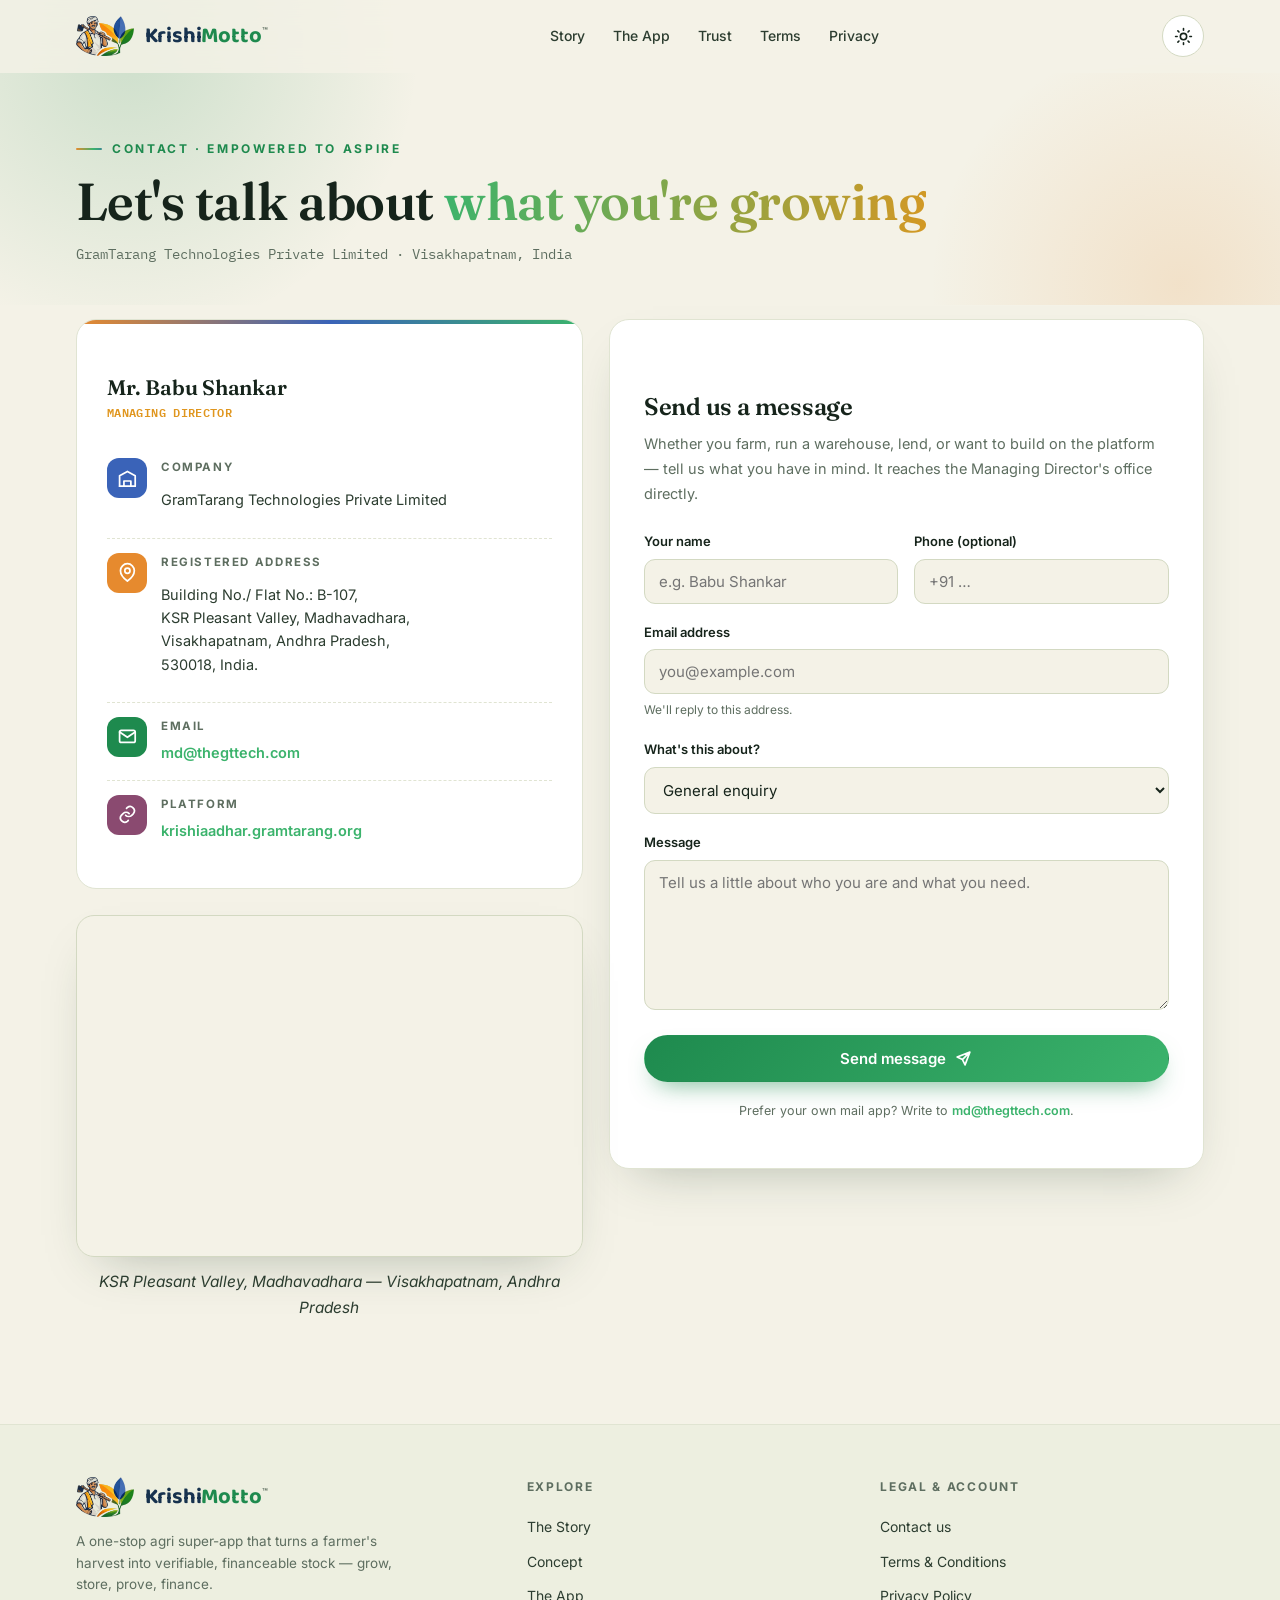
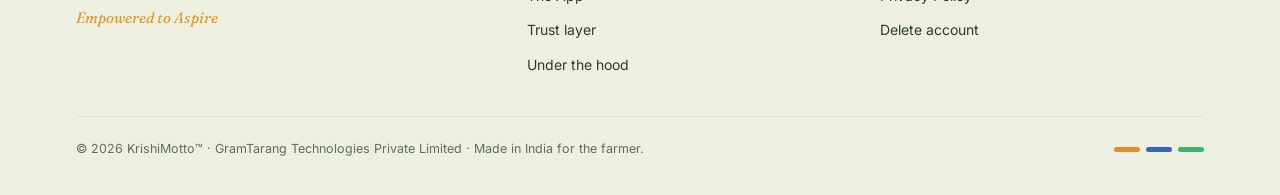
==== contact.html @ 833e790e "Add v2: story, contact, and UI polish Adds contact page with fully functional contact form (FormSubm" ====
<!DOCTYPE html>
<html lang="en" data-theme="night">
<head>
<meta charset="UTF-8" />
<meta name="viewport" content="width=device-width, initial-scale=1.0" />
<title>Contact Us — KrishiMotto™</title>
<meta name="description" content="Contact GramTarang Technologies Private Limited about KrishiMotto — partnerships, warehouses, lending, media and support." />
<link rel="icon" type="image/png" href="assets/img/favicon.png" />
<link rel="preconnect" href="https://fonts.googleapis.com">
<link rel="preconnect" href="https://fonts.gstatic.com" crossorigin>
<link href="https://fonts.googleapis.com/css2?family=Baloo+2:wght@600;700;800&family=Fraunces:opsz,wght@9..144,400;9..144,500;9..144,600;9..144,700&family=IBM+Plex+Mono:wght@400;500;600&family=Inter:wght@400;500;600;700&display=swap" rel="stylesheet">
<link rel="stylesheet" href="assets/css/style.css">
</head>
<body>
<div class="progress" id="progress"></div>

<header class="nav" id="nav">
  <div class="wrap navrow">
    <a class="brand" href="index.html" aria-label="KrishiMotto home">
      <img src="assets/img/logo-mark.png" alt="KrishiMotto" />
      <span class="wordmark"><span class="k">Krishi</span><span class="m">Motto</span><span class="tm">™</span></span>
    </a>
    <nav class="navlinks">
      <a href="index.html#story">Story</a>
      <a href="index.html#app">The App</a>
      <a href="index.html#trust">Trust</a>
      <a href="terms.html">Terms</a>
      <a href="privacy.html">Privacy</a>
    </nav>
    <div class="navtools">
      <button class="toggle" id="themeToggle" aria-label="Switch day / night mode" title="Switch day / night">
        <svg class="sun" viewBox="0 0 24 24" fill="none" stroke="currentColor" stroke-width="2" stroke-linecap="round"><circle cx="12" cy="12" r="4"/><path d="M12 2v2M12 20v2M4.9 4.9l1.4 1.4M17.7 17.7l1.4 1.4M2 12h2M20 12h2M4.9 19.1l1.4-1.4M17.7 6.3l1.4-1.4"/></svg>
      <svg class="moon" viewBox="0 0 24 24" fill="currentColor"><path d="M21 12.8A9 9 0 1 1 11.2 3a7 7 0 0 0 9.8 9.8z"/></svg>
      </button>
      <button class="toggle menu-btn" id="menuBtn" aria-label="Open menu">
        <svg viewBox="0 0 24 24" fill="none" stroke="currentColor" stroke-width="2" stroke-linecap="round"><path d="M4 7h16M4 12h16M4 17h16"/></svg>
      </button>
    </div>
  </div>
</header>
<div class="mobilemenu" id="mobilemenu">
  <a href="index.html#story">Story</a><a href="index.html#app">The App</a><a href="index.html#trust">Trust</a>
  <a href="terms.html">Terms &amp; Conditions</a><a href="privacy.html">Privacy Policy</a>
  <a href="delete-account.html">Delete account</a>
</div>

<section class="page-hero aura">
  <div class="wrap">
    <span class="eyebrow">Contact · Empowered to Aspire</span>
    <h1>Let's talk about <span class="grad">what you're growing</span></h1>
    <p class="updated">GramTarang Technologies Private Limited · Visakhapatnam, India</p>
  </div>
</section>

<section class="legal" style="padding-top:14px">
  <div class="wrap" style="max-width:1180px">
    <div class="contact-grid">

      <!-- LEFT: details + map -->
      <div>
        <div class="info-card reveal">
          <h3>Mr. Babu Shankar</h3>
          <div class="who">MANAGING DIRECTOR</div>

          <div class="infoline" style="--ac:var(--indigo)">
            <div class="ic"><svg viewBox="0 0 24 24" fill="none" stroke="currentColor" stroke-width="2" stroke-linecap="round" stroke-linejoin="round"><path d="M3 21V9l9-5 9 5v12"/><path d="M3 21h18M8 21v-6h8v6"/></svg></div>
            <div>
              <h5>Company</h5>
              <p>GramTarang Technologies Private Limited</p>
            </div>
          </div>

          <div class="infoline" style="--ac:var(--saffron)">
            <div class="ic"><svg viewBox="0 0 24 24" fill="none" stroke="currentColor" stroke-width="2" stroke-linecap="round" stroke-linejoin="round"><path d="M20 10c0 6-8 12-8 12s-8-6-8-12a8 8 0 0 1 16 0z"/><circle cx="12" cy="10" r="3"/></svg></div>
            <div>
              <h5>Registered address</h5>
              <p>Building No./ Flat No.: B-107,<br>KSR Pleasant Valley, Madhavadhara,<br>Visakhapatnam, Andhra Pradesh,<br>530018, India.</p>
            </div>
          </div>

          <div class="infoline" style="--ac:var(--green)">
            <div class="ic"><svg viewBox="0 0 24 24" fill="none" stroke="currentColor" stroke-width="2" stroke-linecap="round" stroke-linejoin="round"><rect x="3" y="5" width="18" height="14" rx="2"/><path d="M3 7l9 6 9-6"/></svg></div>
            <div>
              <h5>Email</h5>
              <a href="mailto:md@thegttech.com">md@thegttech.com</a>
            </div>
          </div>

          <div class="infoline" style="--ac:var(--plum)">
            <div class="ic"><svg viewBox="0 0 24 24" fill="none" stroke="currentColor" stroke-width="2" stroke-linecap="round" stroke-linejoin="round"><path d="M10 13a5 5 0 0 0 7 0l2-2a5 5 0 0 0-7-7l-1 1"/><path d="M14 11a5 5 0 0 0-7 0l-2 2a5 5 0 0 0 7 7l1-1"/></svg></div>
            <div>
              <h5>Platform</h5>
              <a href="https://krishiaadhar.gramtarang.org" target="_blank" rel="noopener">krishiaadhar.gramtarang.org</a>
            </div>
          </div>
        </div>

        <div class="mapbox reveal">
          <iframe src="https://www.google.com/maps/embed?pb=!1m18!1m12!1m3!1d3799.9202580917345!2d83.24383597332813!3d17.748396092308607!2m3!1f0!2f0!3f0!3m2!1i1024!2i768!4f13.1!3m3!1m2!1s0x3a39670005e8846b%3A0xb158ac1af7da318c!2sKSR%20Pleasant%20Valley!5e0!3m2!1sen!2sin!4v1784165921957!5m2!1sen!2sin" style="border:0;" allowfullscreen="" loading="lazy" referrerpolicy="strict-origin-when-cross-origin" title="KSR Pleasant Valley, Madhavadhara, Visakhapatnam"></iframe>
        </div>
        <p class="map-note reveal">KSR Pleasant Valley, Madhavadhara — Visakhapatnam, Andhra Pradesh</p>
      </div>

      <!-- RIGHT: form -->
      <div class="form-card reveal">
        <h2>Send us a message</h2>
        <p class="desc">Whether you farm, run a warehouse, lend, or want to build on the platform — tell us what you have in mind. It reaches the Managing Director's office directly.</p>

        <form id="contactForm" novalidate
              data-endpoint="https://formsubmit.co/ajax/md@thegttech.com"
              data-fallback="md@thegttech.com">
          <div class="row2">
            <div class="field">
              <label for="cName">Your name</label>
              <input type="text" id="cName" name="name" autocomplete="name" placeholder="e.g. Babu Shankar" />
            </div>
            <div class="field">
              <label for="cPhone">Phone (optional)</label>
              <input type="tel" id="cPhone" name="phone" autocomplete="tel" inputmode="tel" placeholder="+91 …" />
            </div>
          </div>

          <div class="field">
            <label for="cEmail">Email address</label>
            <input type="email" id="cEmail" name="email" autocomplete="email" placeholder="you@example.com" />
            <p class="hint">We'll reply to this address.</p>
          </div>

          <div class="field">
            <label for="cSubject">What's this about?</label>
            <select id="cSubject" name="subject">
              <option>General enquiry</option>
              <option>Farmer support</option>
              <option>Warehouse partnership</option>
              <option>Lending partnership</option>
              <option>Agri-expert onboarding</option>
              <option>Technology / integration</option>
              <option>Investment</option>
              <option>Media &amp; press</option>
            </select>
          </div>

          <div class="field">
            <label for="cMessage">Message</label>
            <textarea id="cMessage" name="message" style="min-height:150px" placeholder="Tell us a little about who you are and what you need."></textarea>
          </div>

          <button type="submit" class="btn btn-primary" id="contactBtn" style="width:100%;justify-content:center">
            <span class="spin"></span>
            <span class="btn-label">Send message</span>
            <svg width="17" height="17" viewBox="0 0 24 24" fill="none" stroke="currentColor" stroke-width="2.3" stroke-linecap="round" stroke-linejoin="round"><path d="M21 3L10.5 13.5M21 3l-6.8 18-3.7-7.5L3 9.8 21 3z"/></svg>
          </button>
        </form>

        <div class="form-msg" id="contactMsg" role="status" aria-live="polite"></div>

        <p style="color:var(--muted);font-size:12.5px;margin-top:18px;text-align:center">
          Prefer your own mail app? Write to <a href="mailto:md@thegttech.com" style="color:var(--green2);font-weight:600">md@thegttech.com</a>.
        </p>
      </div>
    </div>
  </div>
</section>

<footer>
  <div class="wrap">
    <div class="foot-grid">
      <div class="foot-brand">
        <a class="brand" href="index.html"><img src="assets/img/logo-mark.png" alt="KrishiMotto"/><span class="wordmark"><span class="k">Krishi</span><span class="m">Motto</span><span class="tm">™</span></span></a>
        <p>A one-stop agri super-app that turns a farmer's harvest into verifiable, financeable stock — grow, store, prove, finance.</p>
        <p class="tagline">Empowered to Aspire</p>
      </div>
      <div class="foot-col">
        <h5>Explore</h5>
        <a href="index.html#story">The Story</a>
        <a href="index.html#concept">Concept</a>
        <a href="index.html#app">The App</a>
        <a href="index.html#trust">Trust layer</a>
        <a href="index.html#build">Under the hood</a>
      </div>
      <div class="foot-col">
        <h5>Legal &amp; account</h5>
        <a href="contact.html">Contact us</a>
        <a href="terms.html">Terms &amp; Conditions</a>
        <a href="privacy.html">Privacy Policy</a>
        <a href="delete-account.html">Delete account</a>
      </div>
    </div>
    <div class="foot-bottom">
      <p>© <span data-year>2026</span> KrishiMotto™ · GramTarang Technologies Private Limited · Made in India for the farmer.</p>
      <div class="tri" aria-hidden="true"><i style="background:var(--saffron)"></i><i style="background:var(--indigo)"></i><i style="background:var(--green2)"></i></div>
    </div>
  </div>
</footer>

<script src="assets/js/main.js"></script>
</body>
</html>
---- assets/css/style.css ----
/* ==========================================================================
   KrishiMotto — shared stylesheet
   ========================================================================== */
:root{
  --green:#1E8A4E; --green2:#3BB36C; --saffron:#E68A2E; --indigo:#3A63B8;
  --gold:#E0961E; --amber:#C0772B; --plum:#8A4A70; --slate:#3A6098;
  --navy:#17324e;
  --serif:"Fraunces",Georgia,serif; --sans:"Inter",system-ui,sans-serif;
  --round:"Baloo 2","Inter",sans-serif; --mono:"IBM Plex Mono",ui-monospace,monospace;
  --maxw:1180px; --r:18px;
}
html[data-theme="night"]{
  --bg:#0B1D14; --bg2:#081711; --panel:#122A1D; --panel2:#0F2418;
  --ink:#EAF2EA; --ink2:#CFE0D2; --muted:#93AB9C; --line:#20392B; --line2:#2B4B38;
  --hero1:rgba(30,138,78,.28); --hero2:rgba(58,99,184,.22); --hero3:rgba(230,138,46,.20);
  --shadow:0 24px 60px -28px rgba(0,0,0,.75); --chip:#0F2418; --glass:rgba(11,29,20,.74);
  --wordK:#EAF2EA;
}
html[data-theme="day"]{
  --bg:#F4F2E7; --bg2:#EDEFE0; --panel:#FFFFFF; --panel2:#FBFBF3;
  --ink:#16241B; --ink2:#2C3D30; --muted:#5E6E60; --line:#E0E4D2; --line2:#D3D9C2;
  --hero1:rgba(30,138,78,.18); --hero2:rgba(58,99,184,.14); --hero3:rgba(230,138,46,.16);
  --shadow:0 22px 50px -26px rgba(31,60,40,.34); --chip:#F0F2E6; --glass:rgba(244,242,231,.82);
  --wordK:#17324e;
}
*{box-sizing:border-box}
html{scroll-behavior:smooth}
body{margin:0;background:var(--bg);color:var(--ink);font-family:var(--sans);line-height:1.6;
  -webkit-font-smoothing:antialiased;overflow-x:hidden;transition:background .5s ease,color .5s ease}
h1,h2,h3,h4{font-family:var(--serif);font-weight:600;line-height:1.08;margin:0;letter-spacing:-.01em}
p{margin:0}
a{color:inherit;text-decoration:none}
img{max-width:100%;display:block}
.wrap{max-width:var(--maxw);margin:0 auto;padding:0 26px}
.mono{font-family:var(--mono)}
.ic{overflow:hidden}
.ic svg{width:52%;height:52%}

/* wordmark ------------------------------------------------------------- */
.wordmark{font-family:var(--round);font-weight:700;letter-spacing:-.01em;line-height:1;white-space:nowrap}
.wordmark .k{color:var(--wordK)}
.wordmark .m{color:var(--green)}
.wordmark .tm{font-family:var(--sans);font-size:.42em;font-weight:600;vertical-align:super;color:var(--muted);margin-left:.06em}

/* eyebrow -------------------------------------------------------------- */
.eyebrow{font-family:var(--sans);font-weight:700;font-size:12px;letter-spacing:.22em;text-transform:uppercase;color:var(--green2);display:inline-flex;align-items:center;gap:10px}
.eyebrow::before{content:"";width:26px;height:2px;background:linear-gradient(90deg,var(--saffron),var(--green2),var(--indigo),var(--saffron));background-size:200% 100%;border-radius:2px;animation:shimmer 4.5s linear infinite}
html[data-theme="day"] .eyebrow{color:var(--green)}

/* nav ------------------------------------------------------------------ */
header.nav{position:fixed;top:0;left:0;right:0;z-index:50;backdrop-filter:blur(14px);
  background:var(--glass);border-bottom:1px solid transparent;transition:border-color .4s,background .5s}
header.nav.scrolled{border-color:var(--line)}
.navrow{display:flex;align-items:center;justify-content:space-between;height:72px}
.brand{display:flex;align-items:center;gap:11px}
.brand img{height:40px;width:auto}
.brand .wordmark{font-size:22px}
.navlinks{display:flex;align-items:center;gap:28px}
.navlinks a{font-size:14px;font-weight:500;color:var(--ink2);position:relative;padding:4px 0}
.navlinks a::after{content:"";position:absolute;left:0;bottom:-2px;height:2px;width:0;background:var(--green2);transition:width .28s}
.navlinks a:hover{color:var(--ink)}
.navlinks a:hover::after{width:100%}
.navtools{display:flex;align-items:center;gap:12px}
.toggle{width:42px;height:42px;border-radius:50%;border:1px solid var(--line2);background:var(--panel);
  display:grid;place-items:center;cursor:pointer;color:var(--ink);transition:transform .3s,border-color .3s,background .4s}
.toggle:hover{transform:rotate(-18deg) scale(1.05);border-color:var(--green2)}
.toggle svg{width:19px;height:19px}
.toggle .moon{display:none}
html[data-theme="night"] .toggle .sun{display:none}
html[data-theme="night"] .toggle .moon{display:block}
.menu-btn{display:none}
.mobilemenu{display:none;position:fixed;top:72px;left:0;right:0;z-index:49;background:var(--glass);backdrop-filter:blur(16px);border-bottom:1px solid var(--line)}
.mobilemenu.open{display:block}
.mobilemenu a{display:block;padding:15px 26px;font-weight:600;color:var(--ink2);border-bottom:1px solid var(--line)}
.mobilemenu a:last-child{border-bottom:0}
@media(min-width:961px){.mobilemenu{display:none!important}}

/* buttons -------------------------------------------------------------- */
.btn{display:inline-flex;align-items:center;gap:9px;font-weight:600;font-size:15px;padding:13px 22px;border-radius:999px;cursor:pointer;border:1px solid transparent;transition:transform .2s,box-shadow .3s,background .3s;font-family:var(--sans)}
.btn-primary{background:linear-gradient(135deg,var(--green),var(--green2));color:#fff;box-shadow:0 12px 26px -12px rgba(30,138,78,.7)}
.btn-primary:hover{transform:translateY(-2px)}
.btn-ghost{background:transparent;border-color:var(--line2);color:var(--ink)}
.btn-ghost:hover{border-color:var(--green2);transform:translateY(-2px)}
.btn-danger{background:linear-gradient(135deg,#B23A3A,#D14A4A);color:#fff;box-shadow:0 12px 26px -12px rgba(178,58,58,.6)}
.btn-danger:hover{transform:translateY(-2px)}
.btn[disabled]{opacity:.5;cursor:not-allowed;transform:none}

/* hero ----------------------------------------------------------------- */
.hero{position:relative;padding:150px 0 84px}
.hero-bg{position:absolute;inset:0;overflow:hidden;z-index:0;pointer-events:none}
.blob{position:absolute;border-radius:50%;filter:blur(60px)}
.b1{width:520px;height:520px;background:var(--hero1);top:-140px;right:-80px;animation:drift1 19s ease-in-out infinite}
.b2{width:420px;height:420px;background:var(--hero2);top:120px;right:280px;animation:drift2 23s ease-in-out infinite}
.b3{width:360px;height:360px;background:var(--hero3);top:280px;right:-40px;animation:drift3 21s ease-in-out infinite}
.particle{position:absolute;border-radius:50%;background:radial-gradient(circle at 38% 34%,#fff,var(--green2));opacity:0;filter:blur(.3px);animation:rise linear infinite}
.hero-grid{position:relative;z-index:1;display:grid;grid-template-columns:1.12fr .88fr;gap:40px;align-items:center}
.hero .tagline{font-family:var(--serif);font-style:italic;font-weight:500;color:var(--gold);font-size:19px;margin-top:18px}
.hero h1{font-size:clamp(38px,5.3vw,66px);font-weight:600;margin:14px 0 0}
.hero h1 .em{font-style:italic;font-weight:500;position:relative;white-space:nowrap}
.hero h1 .em::after{content:"";position:absolute;left:0;right:0;bottom:.06em;height:.10em;background:linear-gradient(90deg,var(--saffron),var(--gold));border-radius:3px;opacity:.85;transform:scaleX(0);transform-origin:left;animation:grow 1.1s cubic-bezier(.2,.7,.2,1) .35s both}
.hero .lead{font-size:18px;color:var(--ink2);max-width:560px;margin-top:22px}
.hero .cta{display:flex;gap:14px;flex-wrap:wrap;margin-top:30px;align-items:center}
.livedot{display:inline-flex;align-items:center;gap:9px;font-family:var(--mono);font-size:13px;color:var(--muted)}
.livedot i{width:9px;height:9px;border-radius:50%;background:var(--green2);animation:pulse 2.4s infinite}
.chips{display:flex;flex-wrap:wrap;gap:9px;margin-top:26px}
.chip{font-size:12.5px;font-weight:600;padding:8px 14px;border-radius:999px;background:var(--chip);border:1px solid var(--line);color:var(--ink2);display:inline-flex;gap:7px;align-items:center}
.chip b{color:var(--green2);font-weight:700}
.hero-art{position:relative;display:grid;place-items:center}
.halo{position:absolute;width:92%;aspect-ratio:1;border-radius:50%;background:radial-gradient(circle at 50% 45%,var(--hero1),transparent 62%);filter:blur(6px);animation:breathe 6.5s ease-in-out infinite}
.hero-logo{position:relative;width:100%;max-width:430px;filter:drop-shadow(0 26px 44px rgba(0,0,0,.32));animation:float 7s ease-in-out infinite}
.ring{position:absolute;border:1px dashed var(--line2);border-radius:50%;inset:2%;animation:spin 44s linear infinite;opacity:.45}
.ring.r2{inset:-8%;animation-duration:66s;animation-direction:reverse}

/* generic section shell ------------------------------------------------ */
.section{padding:94px 0;position:relative}
.section .head{max-width:720px;margin-bottom:50px}
.section h2{font-size:clamp(28px,3.6vw,44px);font-weight:600;margin-top:16px}
.section .sub{color:var(--muted);font-size:17px;margin-top:16px}
.alt{background:var(--bg2)}

/* concept beats -------------------------------------------------------- */
.beats{display:grid;grid-template-columns:repeat(4,1fr);gap:18px}
.beat{background:var(--panel);border:1px solid var(--line);border-radius:var(--r);padding:26px 22px;position:relative;overflow:hidden;transition:transform .3s,border-color .3s,box-shadow .3s}
.beat:hover{transform:translateY(-6px);border-color:var(--bc,var(--green2));box-shadow:var(--shadow)}
.beat .ic{width:50px;height:50px;border-radius:14px;display:grid;place-items:center;color:#fff;margin-bottom:16px;transition:transform .35s cubic-bezier(.2,.7,.2,1)}
.beat:hover .ic{transform:rotate(-6deg) scale(1.06)}
.beat h3{font-size:22px;margin-bottom:8px}
.beat p{font-size:14px;color:var(--muted)}
.beat .step{position:absolute;top:18px;right:20px;font-family:var(--mono);font-size:12px;color:var(--line2)}

/* surfaces ------------------------------------------------------------- */
.surfaces{display:grid;grid-template-columns:repeat(2,1fr);gap:20px}
.surf{background:var(--panel);border:1px solid var(--line);border-radius:var(--r);padding:28px;display:flex;gap:20px;position:relative;overflow:hidden;transition:transform .3s,box-shadow .3s}
.surf::before{content:"";position:absolute;left:0;top:0;bottom:0;width:5px;background:var(--sc)}
.surf:hover{transform:translateY(-5px);box-shadow:var(--shadow)}
.surf .ic{flex:0 0 auto;width:56px;height:56px;border-radius:15px;display:grid;place-items:center;color:#fff;background:var(--sc);transition:transform .35s}
.surf:hover .ic{transform:translateY(-3px) scale(1.05)}
.surf h3{font-size:21px}
.surf .role{font-family:var(--mono);font-size:12px;color:var(--sc);font-weight:600;margin:3px 0 12px;letter-spacing:.02em}
.surf p{font-size:14.5px;color:var(--ink2)}
.surf ul{margin:12px 0 0;padding:0;list-style:none;display:flex;flex-direction:column;gap:7px}
.surf li{font-size:13px;color:var(--muted);padding-left:20px;position:relative}
.surf li::before{content:"";position:absolute;left:0;top:8px;width:8px;height:8px;border-radius:3px;background:var(--sc);opacity:.65}

/* app showcase (marquee of phones) ------------------------------------- */
.marquee{position:relative;overflow:hidden;padding:6px 0;
  -webkit-mask:linear-gradient(90deg,transparent,#000 7%,#000 93%,transparent);
          mask:linear-gradient(90deg,transparent,#000 7%,#000 93%,transparent)}
.marquee-track{display:flex;gap:26px;width:max-content;animation:scroll 46s linear infinite}
.marquee:hover .marquee-track{animation-play-state:paused}
.phone{flex:0 0 auto;width:214px;position:relative;border-radius:34px;background:linear-gradient(160deg,#1a1a1c,#0c0c0d);
  padding:9px;box-shadow:0 26px 54px -22px rgba(0,0,0,.6);border:1px solid rgba(255,255,255,.06)}
.phone::before{content:"";position:absolute;top:16px;left:50%;transform:translateX(-50%);width:58px;height:6px;border-radius:6px;background:rgba(255,255,255,.18);z-index:2}
.phone img{border-radius:26px;width:100%;height:auto}
.phone .cap{position:absolute;bottom:-30px;left:0;right:0;text-align:center;font-size:12px;color:var(--muted);font-weight:600}
.shot-note{text-align:center;color:var(--muted);font-size:13.5px;margin-top:52px;font-style:italic}

/* journey rail --------------------------------------------------------- */
.rail-wrap{position:relative;margin-top:20px}
.rail{position:relative;display:grid;grid-template-columns:repeat(6,1fr);gap:14px}
.rail-line{position:absolute;left:0;right:0;top:39px;height:3px;background:linear-gradient(90deg,var(--green),var(--amber),var(--gold),var(--slate),var(--green2),var(--plum),var(--green));background-size:200% 100%;border-radius:3px;opacity:.55;animation:flow 7s linear infinite}
.seed{position:absolute;top:31px;left:0;width:20px;height:20px;border-radius:50%;background:radial-gradient(circle at 35% 30%,#fff,var(--gold));box-shadow:0 0 0 5px rgba(224,150,30,.22);z-index:3;animation:travel 9s cubic-bezier(.65,0,.35,1) infinite}
.node{position:relative;text-align:center;z-index:2}
.node .dot{width:78px;height:78px;border-radius:22px;margin:0 auto 16px;display:grid;place-items:center;color:#fff;background:var(--nc);border:5px solid var(--bg2);box-shadow:0 12px 26px -14px rgba(0,0,0,.5);transition:transform .35s}
.section:not(.alt) .node .dot{border-color:var(--bg)}
.node:hover .dot{transform:translateY(-5px) scale(1.04)}
.node .n{position:absolute;top:-2px;left:50%;transform:translateX(-50%);font-family:var(--mono);font-size:11px;background:var(--ink);color:var(--bg);padding:2px 7px;border-radius:8px;font-weight:600}
.node h4{font-size:15.5px;font-family:var(--serif);margin-bottom:6px}
.node p{font-size:12.5px;color:var(--muted);line-height:1.45}
.oversight{margin-top:44px;display:flex;gap:16px;align-items:center;background:var(--panel);border:1px solid var(--line);border-left:5px solid var(--slate);border-radius:14px;padding:20px 24px}
.oversight .ic{flex:0 0 auto;width:46px;height:46px;border-radius:12px;display:grid;place-items:center;background:var(--slate);color:#fff}
.oversight p{font-size:14px;color:var(--ink2)}
.oversight b{color:var(--ink)}

/* architecture --------------------------------------------------------- */
.arch{background:var(--panel2);border:1px solid var(--line);border-radius:24px;padding:34px}
.tier-label{font-family:var(--sans);font-weight:700;font-size:11px;letter-spacing:.18em;text-transform:uppercase;color:var(--muted);margin-bottom:14px}
.clients{display:grid;grid-template-columns:repeat(4,1fr);gap:14px}
.cnode{border:1.5px solid var(--cc);background:var(--panel);border-radius:14px;padding:14px 16px;display:flex;align-items:center;gap:12px;font-weight:600;font-size:14px}
.cnode .ic{width:38px;height:38px;border-radius:11px;background:var(--cc);color:#fff;display:grid;place-items:center;flex:0 0 auto}
.arrows{display:grid;grid-template-columns:repeat(4,1fr);height:34px;place-items:center}
.arrows span{position:relative;width:2px;height:100%;background:linear-gradient(var(--gold),transparent);overflow:visible}
.arrows span::after{content:"";position:absolute;left:50%;margin-left:-3px;width:6px;height:6px;border-radius:50%;background:var(--gold);box-shadow:0 0 8px var(--gold);animation:drop 2.4s linear infinite}
.arrows span:nth-child(2)::after{animation-delay:.6s}
.arrows span:nth-child(3)::after{animation-delay:1.2s}
.arrows span:nth-child(4)::after{animation-delay:1.8s}
.apibar{background:linear-gradient(135deg,var(--green),var(--green2));color:#fff;border-radius:14px;padding:18px 22px;display:flex;align-items:center;gap:16px;box-shadow:0 16px 30px -18px rgba(30,138,78,.7)}
.apibar .ic{width:44px;height:44px;border-radius:12px;background:rgba(255,255,255,.16);display:grid;place-items:center;flex:0 0 auto}
.apibar b{font-family:var(--serif);font-size:19px;font-weight:600}
.apibar code{font-family:var(--mono);font-size:12px;opacity:.92;display:block;margin-top:2px}
.downarrow{height:30px;display:grid;place-items:center}
.downarrow span{position:relative;width:2px;height:100%;background:linear-gradient(var(--muted),transparent);overflow:visible}
.downarrow span::after{content:"";position:absolute;left:50%;margin-left:-3px;width:6px;height:6px;border-radius:50%;background:var(--green2);box-shadow:0 0 8px var(--green2);animation:drop 2s linear infinite}
.rails{display:grid;grid-template-columns:repeat(6,1fr);gap:12px}
.rail-card{background:var(--panel);border:1px solid var(--line);border-radius:14px;padding:16px 12px;text-align:center;transition:transform .3s,border-color .3s}
.rail-card:hover{transform:translateY(-4px);border-color:var(--green2)}
.rail-card .ic{width:46px;height:46px;border-radius:13px;margin:0 auto 10px;display:grid;place-items:center;background:var(--rc,var(--green));color:#fff}
.rail-card b{font-size:13.5px;display:block}
.rail-card small{font-size:10.5px;color:var(--muted);display:block;margin-top:3px;line-height:1.35}
.archnote{text-align:center;color:var(--muted);font-size:13.5px;margin-top:22px;font-style:italic}

/* services ------------------------------------------------------------- */
.svcs{display:grid;grid-template-columns:repeat(4,1fr);gap:16px}
.svc{background:var(--panel);border:1px solid var(--line);border-radius:16px;padding:22px;transition:transform .3s,box-shadow .3s,border-color .3s}
.svc:hover{transform:translateY(-5px);box-shadow:var(--shadow);border-color:var(--green2)}
.svc .ic{width:46px;height:46px;border-radius:13px;background:linear-gradient(135deg,var(--green),var(--green2));color:#fff;display:grid;place-items:center;margin-bottom:14px;transition:transform .35s cubic-bezier(.2,.7,.2,1)}
.svc:hover .ic{transform:translateY(-3px) rotate(-6deg) scale(1.08)}
.svc h4{font-size:17px;font-family:var(--serif)}
.svc .tag{font-family:var(--mono);font-size:12px;color:var(--gold);font-weight:600;margin-top:4px}
.svc p{font-size:13px;color:var(--muted);margin-top:9px}

/* trust ---------------------------------------------------------------- */
.trust-grid{display:grid;grid-template-columns:1.1fr .9fr;gap:26px;align-items:stretch}
.proofs{display:flex;flex-direction:column;gap:16px}
.proof{background:var(--panel);border:1px solid var(--line);border-radius:16px;padding:22px 24px;display:flex;gap:18px;align-items:flex-start;transition:transform .3s}
.proof:hover{transform:translateX(6px)}
.proof .ic{flex:0 0 auto;width:52px;height:52px;border-radius:14px;display:grid;place-items:center;color:#fff;background:var(--pc)}
.proof h4{font-size:18px}
.proof p{font-size:13.5px;color:var(--muted);margin-top:6px}
.receipt{background:linear-gradient(160deg,var(--panel),var(--panel2));border:1px solid var(--line2);border-radius:18px;padding:26px;position:relative;overflow:hidden;display:flex;flex-direction:column}
.receipt::after{content:"";position:absolute;bottom:-40px;right:-40px;width:180px;height:180px;background:radial-gradient(circle,var(--hero3),transparent 70%)}
.receipt .tag{font-family:var(--mono);font-size:11px;letter-spacing:.12em;color:var(--amber);font-weight:600;text-transform:uppercase}
.receipt h3{font-size:22px;margin:8px 0 18px}
.rrow{display:flex;justify-content:space-between;padding:9px 0;border-bottom:1px dashed var(--line2);font-size:13.5px}
.rrow span{color:var(--muted)}
.rrow b{font-family:var(--mono);font-weight:600}
.qr{margin-top:20px;display:flex;align-items:center;gap:16px}
.qr .box{width:74px;height:74px;border-radius:12px;background:var(--ink);display:grid;place-items:center;flex:0 0 auto}
.qr .box svg{width:66%;height:66%}
.qr small{font-size:12px;color:var(--muted)}
.qr small b{color:var(--ink);font-family:var(--mono);font-size:11.5px;display:block;word-break:break-all}
.gate{margin-top:26px;display:flex;gap:16px;align-items:center;background:var(--panel);border:1px solid var(--line);border-radius:16px;padding:22px}
.gate .ic{flex:0 0 auto;width:52px;height:52px;border-radius:14px;background:var(--plum);color:#fff;display:grid;place-items:center}
.gate p{font-size:13.5px;color:var(--ink2)}
.gate b{color:var(--ink)}

/* stack ---------------------------------------------------------------- */
.stack{display:grid;grid-template-columns:repeat(4,1fr);gap:18px}
.stackcol{background:var(--panel);border:1px solid var(--line);border-radius:16px;overflow:hidden}
.stackcol .cap{padding:13px;text-align:center;color:#fff;font-weight:700;font-size:14px;background:var(--kc)}
.stackcol ul{list-style:none;margin:0;padding:16px}
.stackcol li{display:flex;align-items:center;gap:11px;padding:10px 6px;font-size:13.5px;font-weight:500;border-bottom:1px solid var(--line)}
.stackcol li:last-child{border-bottom:0}
.stackcol li .ic{width:34px;height:34px;border-radius:10px;background:var(--kc);color:#fff;display:grid;place-items:center;flex:0 0 auto}

/* brand CTA ------------------------------------------------------------ */
.brandcta{position:relative;background:linear-gradient(160deg,#0B1D14,#0A1811);border-radius:26px;padding:54px;overflow:hidden;display:grid;grid-template-columns:1fr auto;gap:30px;align-items:center;border:1px solid var(--line2)}
.brandcta .blobx{position:absolute;width:360px;height:360px;border-radius:50%;background:radial-gradient(circle,rgba(30,138,78,.35),transparent 65%);top:-120px;left:-60px}
.brandcta h2{color:#fff;font-size:clamp(28px,3.4vw,40px)}
.brandcta p{color:#B9CCBE;margin-top:14px;max-width:520px;font-size:16px}
.brandcta .dom{font-family:var(--mono);color:var(--gold);margin-top:18px;font-size:14px;display:inline-flex;align-items:center;gap:8px}
.brandcta img{width:230px;filter:drop-shadow(0 20px 40px rgba(0,0,0,.5));position:relative;animation:float 7s ease-in-out infinite}

/* footer --------------------------------------------------------------- */
footer{background:var(--bg2);border-top:1px solid var(--line);padding:52px 0 36px}
.foot-grid{display:grid;grid-template-columns:1.3fr 1fr 1fr;gap:30px;margin-bottom:34px}
.foot-brand .brand{margin-bottom:14px}
.foot-brand p{color:var(--muted);font-size:13.5px;max-width:330px}
.foot-brand .tagline{font-family:var(--serif);font-style:italic;color:var(--gold);margin-top:10px;font-size:15px}
.foot-col h5{font-family:var(--sans);font-size:12px;letter-spacing:.14em;text-transform:uppercase;color:var(--muted);margin:0 0 14px}
.foot-col a{display:block;color:var(--ink2);font-size:14px;padding:6px 0;transition:color .2s}
.foot-col a:hover{color:var(--green2)}
.foot-bottom{border-top:1px solid var(--line);padding-top:22px;display:flex;justify-content:space-between;align-items:center;gap:16px;flex-wrap:wrap}
.foot-bottom p{color:var(--muted);font-size:12.5px}
.tri{display:flex;gap:6px}
.tri i{width:26px;height:5px;border-radius:3px}

/* legal / content pages ------------------------------------------------ */
.page-hero{padding:132px 0 40px;position:relative}
.page-hero .eyebrow{margin-bottom:14px}
.page-hero h1{font-size:clamp(32px,4.4vw,52px)}
.page-hero .updated{color:var(--muted);font-size:14px;margin-top:14px;font-family:var(--mono)}
.legal{padding:20px 0 90px}
.legal .wrap{max-width:860px}
.legal h2{font-size:24px;margin:40px 0 12px;scroll-margin-top:90px}
.legal h3{font-size:18px;margin:26px 0 8px;font-family:var(--serif)}
.legal p,.legal li{color:var(--ink2);font-size:15.5px;line-height:1.72}
.legal p{margin:12px 0}
.legal ul{margin:12px 0;padding-left:22px}
.legal li{margin:7px 0}
.legal .lead{font-size:17.5px;color:var(--ink);background:var(--panel);border:1px solid var(--line);border-left:4px solid var(--green2);border-radius:12px;padding:20px 24px;margin:8px 0 24px}
.legal .toc{background:var(--panel2);border:1px solid var(--line);border-radius:14px;padding:20px 24px;margin:0 0 30px}
.legal .toc h4{font-family:var(--sans);font-size:12px;letter-spacing:.14em;text-transform:uppercase;color:var(--muted);margin:0 0 12px}
.legal .toc ol{margin:0;padding-left:20px;columns:2;column-gap:30px}
.legal .toc a{color:var(--ink2);font-size:14px;line-height:2}
.legal .toc a:hover{color:var(--green2)}
.callout{background:var(--panel);border:1px solid var(--line);border-left:4px solid var(--amber);border-radius:12px;padding:16px 20px;margin:20px 0;font-size:14.5px;color:var(--ink2)}
.callout b{color:var(--ink)}

/* delete-account form -------------------------------------------------- */
.form-wrap{max-width:640px;margin:0 auto}
.form-card{background:var(--panel);border:1px solid var(--line);border-radius:20px;padding:34px;box-shadow:var(--shadow)}
.form-card h2{font-size:24px;margin-bottom:6px}
.form-card .desc{color:var(--muted);font-size:14.5px;margin-bottom:24px}
.field{margin-bottom:18px}
.field label{display:block;font-size:13px;font-weight:600;color:var(--ink);margin-bottom:7px}
.field input,.field select,.field textarea{width:100%;font-family:var(--sans);font-size:15px;color:var(--ink);background:var(--bg);border:1px solid var(--line2);border-radius:11px;padding:12px 14px;transition:border-color .2s,box-shadow .2s}
.field input:focus,.field select:focus,.field textarea:focus{outline:none;border-color:var(--green2);box-shadow:0 0 0 3px rgba(59,179,108,.18)}
.field textarea{resize:vertical;min-height:92px}
.field .hint{font-size:12px;color:var(--muted);margin-top:6px}
.checkrow{display:flex;gap:11px;align-items:flex-start;margin:22px 0;font-size:13.5px;color:var(--ink2)}
.checkrow input{margin-top:3px;width:17px;height:17px;accent-color:#C24242;flex:0 0 auto}
.warnbox{background:rgba(210,74,74,.08);border:1px solid rgba(210,74,74,.35);border-radius:14px;padding:18px 20px;margin-bottom:24px}
.warnbox h4{font-family:var(--sans);font-size:14px;color:#C24242;margin:0 0 8px;display:flex;align-items:center;gap:8px}
.warnbox ul{margin:0;padding-left:20px}
.warnbox li{font-size:13.5px;color:var(--ink2);margin:5px 0}
.form-msg{border-radius:12px;padding:16px 18px;font-size:14px;margin-top:18px;display:none}
.form-msg.show{display:block}
.form-msg.ok{background:rgba(30,138,78,.12);border:1px solid rgba(30,138,78,.4);color:var(--ink)}
.form-msg.err{background:rgba(210,74,74,.1);border:1px solid rgba(210,74,74,.4);color:var(--ink)}
.field.invalid input,.field.invalid select{border-color:#C24242;box-shadow:0 0 0 3px rgba(210,74,74,.14)}

/* reveal --------------------------------------------------------------- */
.reveal{opacity:0;transform:translateY(26px);transition:opacity .7s cubic-bezier(.2,.7,.2,1),transform .7s cubic-bezier(.2,.7,.2,1)}
.reveal.in{opacity:1;transform:none}
.reveal[data-d="1"]{transition-delay:.08s}
.reveal[data-d="2"]{transition-delay:.16s}
.reveal[data-d="3"]{transition-delay:.24s}

/* keyframes ------------------------------------------------------------ */
@keyframes float{0%,100%{transform:translateY(0)}50%{transform:translateY(-14px)}}
@keyframes pulse{0%{box-shadow:0 0 0 0 rgba(59,179,108,.55)}70%{box-shadow:0 0 0 12px rgba(59,179,108,0)}100%{box-shadow:0 0 0 0 rgba(59,179,108,0)}}
@keyframes spin{to{transform:rotate(360deg)}}
@keyframes drift1{0%,100%{transform:translate(0,0) scale(1)}50%{transform:translate(-34px,22px) scale(1.08)}}
@keyframes drift2{0%,100%{transform:translate(0,0) scale(1)}50%{transform:translate(26px,-18px) scale(1.06)}}
@keyframes drift3{0%,100%{transform:translate(0,0) scale(1)}50%{transform:translate(-18px,-26px) scale(1.1)}}
@keyframes rise{0%{transform:translateY(30px) scale(.5);opacity:0}18%{opacity:.55}82%{opacity:.45}100%{transform:translateY(-150px) scale(1);opacity:0}}
@keyframes breathe{0%,100%{opacity:.78;transform:scale(1)}50%{opacity:1;transform:scale(1.06)}}
@keyframes grow{to{transform:scaleX(1)}}
@keyframes shimmer{to{background-position:-200% 0}}
@keyframes flow{to{background-position:-200% 0}}
@keyframes travel{0%{left:2%}12%{left:2%}20%{left:19%}36%{left:19%}44%{left:37%}56%{left:37%}64%{left:56%}76%{left:56%}84%{left:80%}92%{left:98%}100%{left:98%}}
@keyframes drop{0%{top:-6px;opacity:0}12%{opacity:1}88%{opacity:1}100%{top:100%;opacity:0}}
@keyframes scroll{to{transform:translateX(-50%)}}

/* responsive ----------------------------------------------------------- */
@media (max-width:960px){
  .hero-grid{grid-template-columns:1fr;gap:10px}
  .hero-art{order:-1;max-width:340px;margin:0 auto}
  .beats,.svcs,.stack{grid-template-columns:repeat(2,1fr)}
  .surfaces{grid-template-columns:1fr}
  .rail{grid-template-columns:repeat(2,1fr);gap:30px 16px}
  .rail-line,.seed{display:none}
  .rails{grid-template-columns:repeat(3,1fr)}
  .clients,.arrows{grid-template-columns:repeat(2,1fr)}
  .trust-grid{grid-template-columns:1fr}
  .brandcta{grid-template-columns:1fr;padding:38px}
  .brandcta img{width:180px}
  .foot-grid{grid-template-columns:1fr 1fr}
  .foot-brand{grid-column:1/-1}
  .navlinks{display:none}
  .menu-btn{display:grid}
  .legal .toc ol{columns:1}
}
@media (max-width:560px){
  .beats,.svcs,.stack,.rail,.rails{grid-template-columns:1fr}
  .rails{grid-template-columns:repeat(2,1fr)}
  .hero{padding:120px 0 60px}
  .section{padding:66px 0}
  .arch{padding:20px}
  .form-card{padding:24px}
}
@media (prefers-reduced-motion:reduce){
  *{animation:none!important;scroll-behavior:auto}
  .reveal{opacity:1;transform:none;transition:none}
}

/* ==========================================================================
   v2 — story, contact, and UI polish
   ========================================================================== */

/* scroll progress ------------------------------------------------------ */
.progress{position:fixed;top:0;left:0;height:3px;width:0;z-index:60;
  background:linear-gradient(90deg,var(--saffron),var(--gold),var(--green2));
  box-shadow:0 0 12px rgba(59,179,108,.55);transition:width .1s linear}

/* gradient text -------------------------------------------------------- */
.grad{background:linear-gradient(100deg,var(--green2),var(--gold) 55%,var(--saffron));
  -webkit-background-clip:text;background-clip:text;color:transparent;
  background-size:200% 100%;animation:hue 9s ease-in-out infinite}
@keyframes hue{0%,100%{background-position:0 0}50%{background-position:100% 0}}

/* soft aurora backdrop for sections ------------------------------------ */
.aura{position:relative;overflow:hidden}
.aura::before{content:"";position:absolute;width:620px;height:620px;border-radius:50%;
  background:radial-gradient(circle,var(--hero1),transparent 66%);
  top:-260px;left:-180px;pointer-events:none;animation:drift2 26s ease-in-out infinite}
.aura::after{content:"";position:absolute;width:520px;height:520px;border-radius:50%;
  background:radial-gradient(circle,var(--hero3),transparent 68%);
  bottom:-240px;right:-160px;pointer-events:none;animation:drift1 31s ease-in-out infinite}
.aura > .wrap{position:relative;z-index:1}

/* stats ---------------------------------------------------------------- */
.stats{display:grid;grid-template-columns:repeat(4,1fr);gap:18px;margin-top:8px}
.stat{background:var(--panel);border:1px solid var(--line);border-radius:16px;padding:24px 22px;position:relative;overflow:hidden;transition:transform .35s,border-color .35s,box-shadow .35s}
.stat::before{content:"";position:absolute;inset:0;background:linear-gradient(140deg,var(--sc,var(--green2)),transparent 60%);opacity:0;transition:opacity .4s}
.stat:hover{transform:translateY(-6px);border-color:var(--sc,var(--green2));box-shadow:var(--shadow)}
.stat:hover::before{opacity:.07}
.stat .num{font-family:var(--serif);font-size:40px;font-weight:600;color:var(--sc,var(--green2));line-height:1;position:relative}
.stat .lbl{font-size:13px;color:var(--muted);margin-top:9px;position:relative;line-height:1.45}

/* story ---------------------------------------------------------------- */
.story-intro{max-width:760px;margin:0 auto 56px;text-align:center}
.story-intro h2{font-size:clamp(30px,3.9vw,48px)}
.story-intro .sub{color:var(--muted);font-size:17.5px;margin-top:18px}
.chapters{display:flex;flex-direction:column;gap:0;max-width:880px;margin:0 auto;position:relative}
.chapters::before{content:"";position:absolute;left:37px;top:20px;bottom:20px;width:2px;
  background:linear-gradient(var(--green2),var(--gold),var(--amber),var(--plum));opacity:.35}
.chapter{display:grid;grid-template-columns:76px 1fr;gap:26px;padding:26px 0;position:relative}
.chapter .marker{position:relative;z-index:2}
.chapter .bead{width:76px;height:76px;border-radius:24px;display:grid;place-items:center;color:#fff;
  background:linear-gradient(140deg,var(--cc2),var(--cc2));border:5px solid var(--bg);
  box-shadow:0 14px 30px -16px rgba(0,0,0,.6);transition:transform .4s cubic-bezier(.2,.7,.2,1)}
.alt .chapter .bead{border-color:var(--bg2)}
.chapter:hover .bead{transform:scale(1.07) rotate(-5deg)}
.chapter .bead svg{width:32px;height:32px}
.chapter .body h3{font-size:23px;margin-bottom:4px}
.chapter .body .when{font-family:var(--mono);font-size:11.5px;letter-spacing:.14em;text-transform:uppercase;color:var(--cc2);font-weight:600;margin-bottom:10px}
.chapter .body p{font-size:15.5px;color:var(--ink2);line-height:1.75}
.chapter .body p + p{margin-top:10px}
.pull{max-width:820px;margin:46px auto 0;background:var(--panel);border:1px solid var(--line);
  border-left:5px solid var(--gold);border-radius:16px;padding:30px 34px;position:relative;overflow:hidden}
.pull::after{content:"\201D";position:absolute;top:-30px;right:14px;font-family:var(--serif);font-size:170px;color:var(--gold);opacity:.12;line-height:1}
.pull p{font-family:var(--serif);font-style:italic;font-size:21px;color:var(--ink);line-height:1.5;position:relative}
.pull .who{font-family:var(--sans);font-style:normal;font-size:13px;color:var(--muted);margin-top:14px;font-weight:600;letter-spacing:.04em}
.story-close{max-width:760px;margin:44px auto 0;text-align:center}
.story-close p{font-size:17px;color:var(--ink2)}
.story-close .kicker{font-family:var(--serif);font-style:italic;font-size:22px;color:var(--gold);margin-top:16px}

/* contact -------------------------------------------------------------- */
.contact-grid{display:grid;grid-template-columns:.92fr 1.08fr;gap:26px;align-items:start}
.info-card{background:var(--panel);border:1px solid var(--line);border-radius:20px;padding:30px;position:relative;overflow:hidden}
.info-card::before{content:"";position:absolute;top:0;left:0;right:0;height:4px;
  background:linear-gradient(90deg,var(--saffron),var(--indigo),var(--green2))}
.info-card h3{font-size:21px;margin-bottom:4px}
.info-card .who{font-family:var(--mono);font-size:12px;color:var(--gold);font-weight:600;letter-spacing:.03em;margin-bottom:22px}
.infoline{display:flex;gap:14px;align-items:flex-start;padding:14px 0;border-bottom:1px dashed var(--line)}
.infoline:last-of-type{border-bottom:0}
.infoline .ic{flex:0 0 auto;width:40px;height:40px;border-radius:12px;background:var(--ac,var(--green));color:#fff;display:grid;place-items:center;transition:transform .35s}
.infoline:hover .ic{transform:translateY(-2px) scale(1.06)}
.infoline h5{font-family:var(--sans);font-size:11.5px;letter-spacing:.14em;text-transform:uppercase;color:var(--muted);margin:0 0 5px}
.infoline p,.infoline a{font-size:14.5px;color:var(--ink2);line-height:1.6}
.infoline a{color:var(--green2);font-weight:600;word-break:break-word}
.infoline a:hover{text-decoration:underline}
.mapbox{margin-top:26px;border-radius:18px;overflow:hidden;border:1px solid var(--line2);
  box-shadow:var(--shadow);position:relative;line-height:0}
.mapbox iframe{width:100%;height:340px;border:0;display:block;filter:saturate(.9)}
html[data-theme="night"] .mapbox iframe{filter:invert(.9) hue-rotate(180deg) saturate(.75) brightness(.95)}
.map-note{font-size:12.5px;color:var(--muted);text-align:center;margin-top:12px;font-style:italic}

/* contact form --------------------------------------------------------- */
.row2{display:grid;grid-template-columns:1fr 1fr;gap:16px}
.form-card .sending{opacity:.6;pointer-events:none}
.spin{display:none;width:15px;height:15px;border:2px solid rgba(255,255,255,.4);border-top-color:#fff;border-radius:50%;animation:spin .7s linear infinite}
.btn.is-sending .spin{display:block}
.btn.is-sending .btn-label{opacity:.85}

/* responsive ----------------------------------------------------------- */
@media (max-width:960px){
  .stats{grid-template-columns:repeat(2,1fr)}
  .contact-grid{grid-template-columns:1fr}
  .chapters::before{left:29px}
  .chapter{grid-template-columns:60px 1fr;gap:18px}
  .chapter .bead{width:60px;height:60px;border-radius:19px}
  .chapter .bead svg{width:26px;height:26px}
}
@media (max-width:560px){
  .stats{grid-template-columns:1fr}
  .row2{grid-template-columns:1fr}
  .pull{padding:22px}
  .pull p{font-size:18px}
}
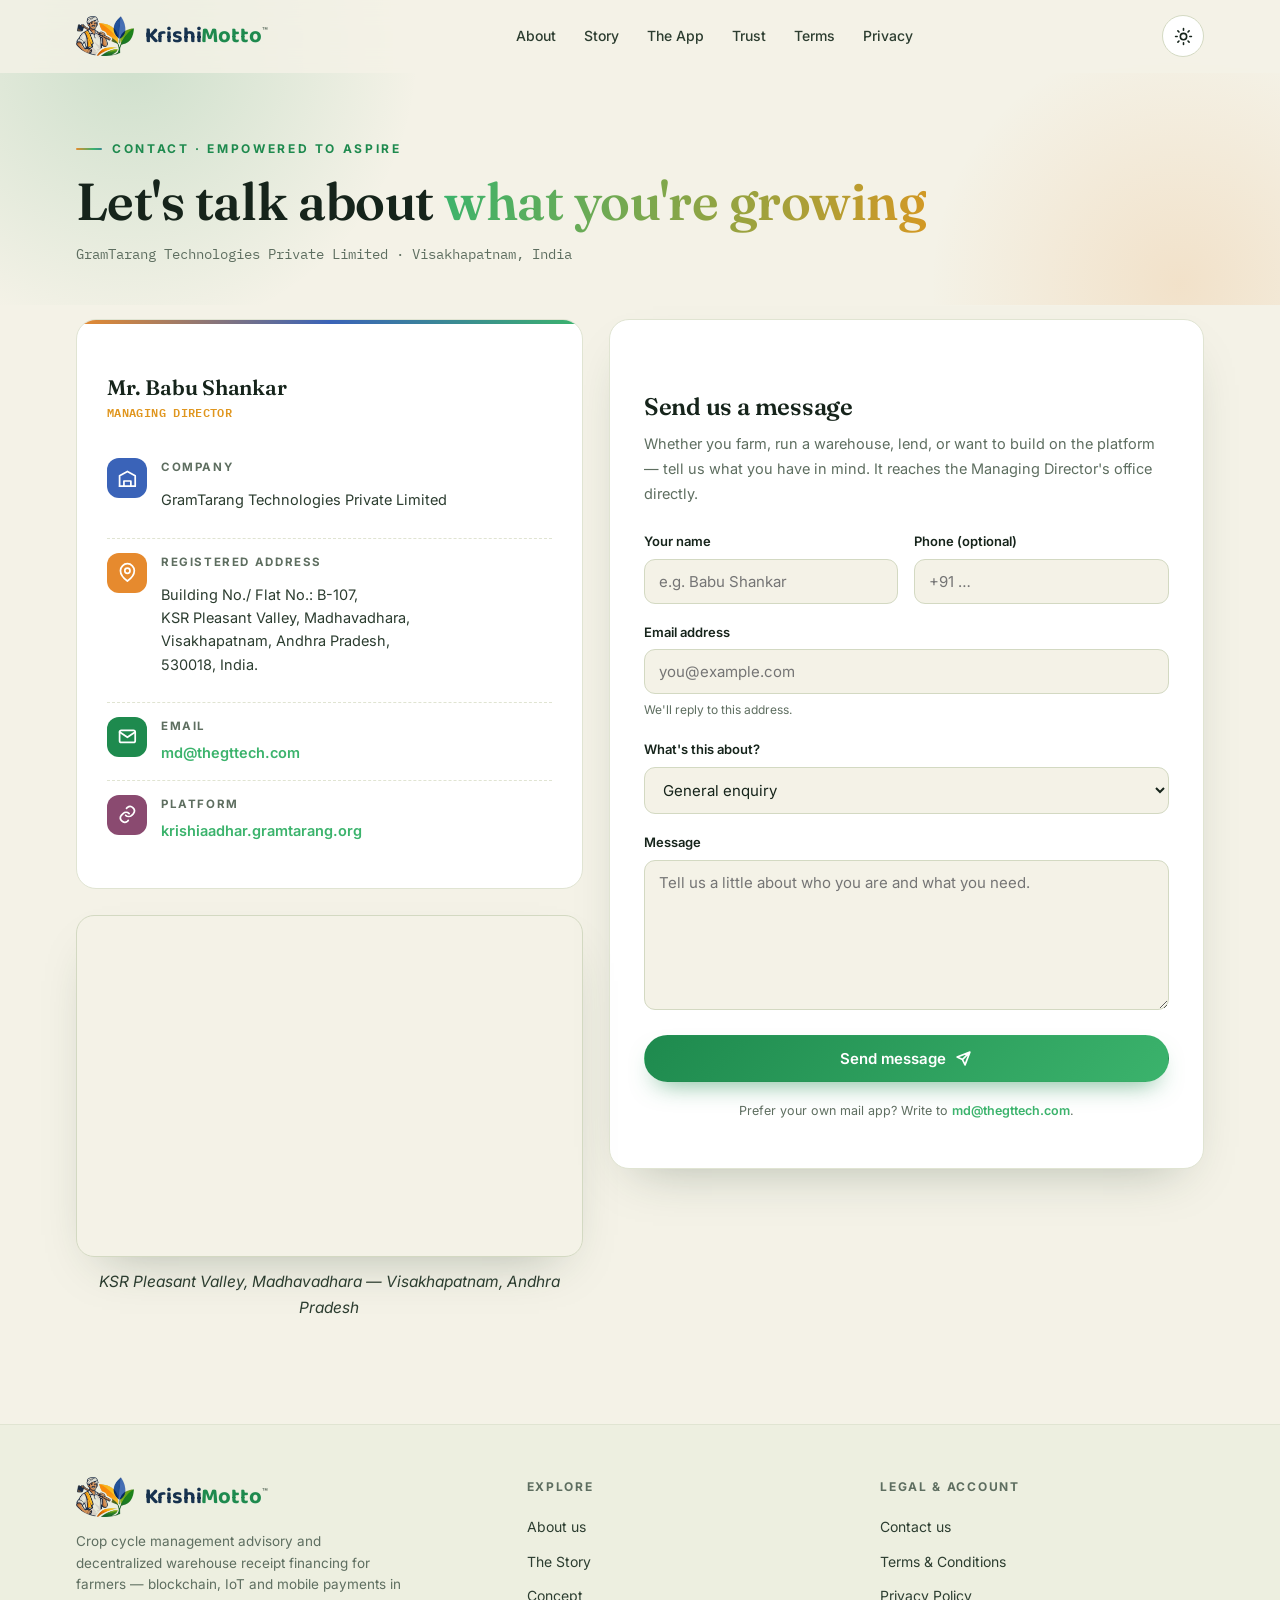
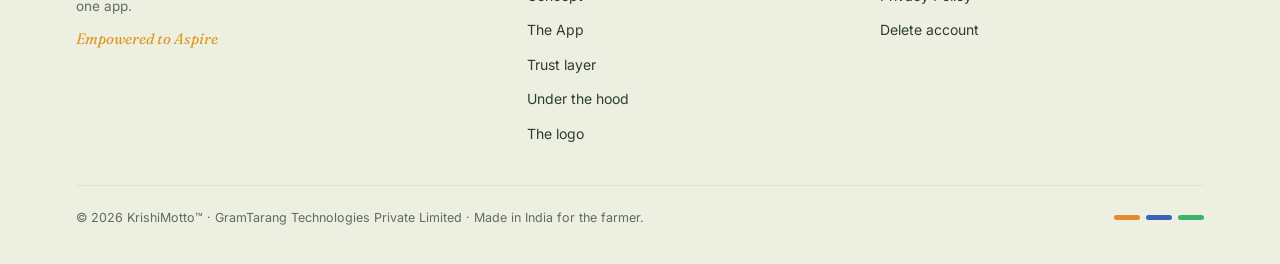
==== commit aa9684c1: "Add About page and app store download badges Introduces a comprehensive About Us page (about.html) f" ====
--- a/contact.html
+++ b/contact.html
@@ -21,6 +21,7 @@
       <span class="wordmark"><span class="k">Krishi</span><span class="m">Motto</span><span class="tm">™</span></span>
     </a>
     <nav class="navlinks">
+      <a href="about.html">About</a>
       <a href="index.html#story">Story</a>
       <a href="index.html#app">The App</a>
       <a href="index.html#trust">Trust</a>
@@ -39,7 +40,7 @@
   </div>
 </header>
 <div class="mobilemenu" id="mobilemenu">
-  <a href="index.html#story">Story</a><a href="index.html#app">The App</a><a href="index.html#trust">Trust</a>
+  <a href="about.html">About us</a><a href="index.html#story">Story</a><a href="index.html#app">The App</a><a href="index.html#trust">Trust</a>
   <a href="terms.html">Terms &amp; Conditions</a><a href="privacy.html">Privacy Policy</a>
   <a href="delete-account.html">Delete account</a>
 </div>
@@ -167,16 +168,18 @@
     <div class="foot-grid">
       <div class="foot-brand">
         <a class="brand" href="index.html"><img src="assets/img/logo-mark.png" alt="KrishiMotto"/><span class="wordmark"><span class="k">Krishi</span><span class="m">Motto</span><span class="tm">™</span></span></a>
-        <p>A one-stop agri super-app that turns a farmer's harvest into verifiable, financeable stock — grow, store, prove, finance.</p>
+        <p>Crop cycle management advisory and decentralized warehouse receipt financing for farmers — blockchain, IoT and mobile payments in one app.</p>
         <p class="tagline">Empowered to Aspire</p>
       </div>
       <div class="foot-col">
         <h5>Explore</h5>
+        <a href="about.html">About us</a>
         <a href="index.html#story">The Story</a>
         <a href="index.html#concept">Concept</a>
         <a href="index.html#app">The App</a>
         <a href="index.html#trust">Trust layer</a>
         <a href="index.html#build">Under the hood</a>
+        <a href="about.html#logo">The logo</a>
       </div>
       <div class="foot-col">
         <h5>Legal &amp; account</h5>
--- a/assets/css/style.css
+++ b/assets/css/style.css
@@ -107,7 +107,7 @@
 .chip b{color:var(--green2);font-weight:700}
 .hero-art{position:relative;display:grid;place-items:center}
 .halo{position:absolute;width:92%;aspect-ratio:1;border-radius:50%;background:radial-gradient(circle at 50% 45%,var(--hero1),transparent 62%);filter:blur(6px);animation:breathe 6.5s ease-in-out infinite}
-.hero-logo{position:relative;width:100%;max-width:430px;filter:drop-shadow(0 26px 44px rgba(0,0,0,.32));animation:float 7s ease-in-out infinite}
+.hero-logo{position:relative;z-index:1;width:100%;max-width:430px;filter:drop-shadow(0 26px 44px rgba(0,0,0,.32));animation:float 7s ease-in-out infinite}
 .ring{position:absolute;border:1px dashed var(--line2);border-radius:50%;inset:2%;animation:spin 44s linear infinite;opacity:.45}
 .ring.r2{inset:-8%;animation-duration:66s;animation-direction:reverse}
 
@@ -470,3 +470,106 @@
   .pull{padding:22px}
   .pull p{font-size:18px}
 }
+
+/* ==========================================================================
+   v3 — logo plate (dark-mode contrast), store badges, about page, logo story
+   ========================================================================== */
+
+/* logo plate: the lockup's navy wordmark disappears on deep green, so in
+   night mode we lay a warm light disc behind it -------------------------- */
+.plate{position:absolute;top:-6%;bottom:-6%;left:-4%;right:-4%;border-radius:50%;pointer-events:none;z-index:0;
+  opacity:0;transition:opacity .5s ease;animation:breathe 6.5s ease-in-out infinite}
+html[data-theme="night"] .plate{opacity:1;
+  background:radial-gradient(ellipse at 50% 48%,
+    #F7F5EA 0%, #F5F3E6 42%, rgba(244,242,231,.74) 58%, rgba(244,242,231,.3) 69%, transparent 79%);
+  box-shadow:0 0 90px 20px rgba(247,245,234,.14)}
+html[data-theme="night"] .halo{opacity:.35;mix-blend-mode:screen}
+html[data-theme="night"] .hero-logo{filter:drop-shadow(0 18px 34px rgba(0,0,0,.28))}
+html[data-theme="night"] .ring{border-color:rgba(234,242,234,.22)}
+
+/* the brand CTA panel is always dark, so it always gets a plate ---------- */
+.brandcta .lockup{position:relative;display:grid;place-items:center;padding:16px}
+.brandcta .lockup .plate{opacity:1;top:-10%;bottom:-10%;left:-8%;right:-8%;
+  background:radial-gradient(ellipse at 50% 48%,
+    #F7F5EA 0%, #F5F3E6 42%, rgba(244,242,231,.72) 58%, rgba(244,242,231,.28) 69%, transparent 79%);
+  box-shadow:0 0 80px 18px rgba(247,245,234,.12)}
+.brandcta .lockup img{position:relative;z-index:1}
+
+/* nav + footer marks sit on solid colour: give them a subtle light chip --- */
+html[data-theme="night"] .brand img{filter:drop-shadow(0 0 1px rgba(255,255,255,.5))}
+
+/* store badges ---------------------------------------------------------- */
+.stores{display:flex;gap:14px;flex-wrap:wrap;align-items:center}
+.store{display:inline-flex;align-items:center;gap:12px;padding:11px 20px 11px 16px;border-radius:14px;
+  background:linear-gradient(160deg,#1c1c1e,#0d0d0e);border:1px solid rgba(255,255,255,.14);
+  color:#fff;position:relative;overflow:hidden;transition:transform .3s cubic-bezier(.2,.7,.2,1),box-shadow .3s,border-color .3s}
+.store::after{content:"";position:absolute;top:0;left:-70%;width:45%;height:100%;
+  background:linear-gradient(100deg,transparent,rgba(255,255,255,.18),transparent);transform:skewX(-18deg);
+  animation:sheen 5.5s ease-in-out infinite}
+.store:nth-child(2)::after{animation-delay:2.2s}
+.store:hover{transform:translateY(-3px);border-color:rgba(255,255,255,.32);box-shadow:0 16px 34px -16px rgba(0,0,0,.8)}
+.store svg{width:26px;height:26px;flex:0 0 auto}
+.store .txt{display:flex;flex-direction:column;line-height:1.15}
+.store .txt small{font-size:9.5px;letter-spacing:.16em;text-transform:uppercase;color:var(--gold);font-weight:700}
+.store .txt b{font-family:var(--sans);font-size:15px;font-weight:600;letter-spacing:.01em}
+@keyframes sheen{0%{left:-70%}22%{left:130%}100%{left:130%}}
+html[data-theme="day"] .store{background:linear-gradient(160deg,#222226,#111113);border-color:rgba(0,0,0,.2)}
+.stores-note{font-size:12.5px;color:var(--muted);margin-top:12px;font-style:italic}
+
+/* download band --------------------------------------------------------- */
+.dlband{background:linear-gradient(150deg,var(--panel),var(--panel2));border:1px solid var(--line);
+  border-radius:22px;padding:38px 40px;display:grid;grid-template-columns:1fr auto;gap:28px;align-items:center;position:relative;overflow:hidden}
+.dlband::before{content:"";position:absolute;width:340px;height:340px;border-radius:50%;
+  background:radial-gradient(circle,var(--hero1),transparent 66%);top:-160px;right:-80px;animation:drift3 24s ease-in-out infinite}
+.dlband h3{font-size:26px;position:relative}
+.dlband p{color:var(--muted);font-size:15px;margin-top:10px;max-width:520px;position:relative}
+.dlband .stores{position:relative}
+
+/* product definition statement ------------------------------------------ */
+.definition{background:var(--panel);border:1px solid var(--line);border-left:5px solid var(--green2);
+  border-radius:16px;padding:22px 26px;margin-top:26px;position:relative;overflow:hidden}
+.definition::after{content:"";position:absolute;inset:0;
+  background:linear-gradient(115deg,transparent 40%,rgba(59,179,108,.07),transparent 75%);
+  background-size:250% 100%;animation:shimmer 7s linear infinite}
+.definition .kicker{font-family:var(--sans);font-size:10.5px;font-weight:700;letter-spacing:.2em;
+  text-transform:uppercase;color:var(--muted);margin-bottom:9px}
+.definition p{font-size:15.5px;color:var(--ink2);line-height:1.68;position:relative}
+.definition b{color:var(--ink)}
+.definition .dec{color:var(--gold);font-weight:700;letter-spacing:.04em}
+
+/* about page ------------------------------------------------------------ */
+.org{display:grid;grid-template-columns:repeat(2,1fr);gap:20px;margin:34px 0 10px}
+.orgcard{background:var(--panel);border:1px solid var(--line);border-radius:18px;padding:28px;position:relative;overflow:hidden;transition:transform .35s,box-shadow .35s,border-color .35s}
+.orgcard::before{content:"";position:absolute;top:0;left:0;right:0;height:4px;background:var(--oc)}
+.orgcard:hover{transform:translateY(-6px);box-shadow:var(--shadow);border-color:var(--oc)}
+.orgcard .ic{width:52px;height:52px;border-radius:15px;background:var(--oc);color:#fff;display:grid;place-items:center;margin-bottom:16px;transition:transform .35s}
+.orgcard:hover .ic{transform:rotate(-6deg) scale(1.07)}
+.orgcard h3{font-size:20px;line-height:1.25}
+.orgcard .meta{font-family:var(--mono);font-size:11.5px;color:var(--oc);font-weight:600;margin:6px 0 12px;letter-spacing:.02em}
+.orgcard p{font-size:14px;color:var(--muted);line-height:1.65}
+.orgcard ul{margin:12px 0 0;padding:0;list-style:none;display:flex;flex-direction:column;gap:6px}
+.orgcard li{font-size:13px;color:var(--muted);padding-left:18px;position:relative}
+.orgcard li::before{content:"";position:absolute;left:0;top:7px;width:7px;height:7px;border-radius:2px;background:var(--oc);opacity:.7}
+
+/* logo story ------------------------------------------------------------ */
+.logostory{display:grid;grid-template-columns:.82fr 1.18fr;gap:40px;align-items:center}
+.logostory-art{position:relative;display:grid;place-items:center;padding:10px}
+.logostory-art img{position:relative;z-index:1;width:100%;max-width:330px;animation:float 8s ease-in-out infinite}
+.decode{display:flex;flex-direction:column;gap:16px}
+.dec-item{display:flex;gap:16px;align-items:flex-start;background:var(--panel);border:1px solid var(--line);
+  border-radius:14px;padding:18px 20px;transition:transform .3s,border-color .3s}
+.dec-item:hover{transform:translateX(6px);border-color:var(--dc)}
+.dec-item .sw{flex:0 0 auto;width:44px;height:44px;border-radius:13px;background:var(--dc);display:grid;place-items:center;color:#fff;box-shadow:0 8px 18px -8px var(--dc)}
+.dec-item h4{font-size:16.5px;margin-bottom:5px}
+.dec-item p{font-size:13.5px;color:var(--muted);line-height:1.6}
+.palette{display:flex;gap:10px;margin-top:26px;flex-wrap:wrap}
+.sw-chip{display:inline-flex;align-items:center;gap:9px;font-size:12.5px;font-weight:600;padding:8px 14px 8px 9px;
+  border-radius:999px;background:var(--chip);border:1px solid var(--line);color:var(--ink2)}
+.sw-chip i{width:16px;height:16px;border-radius:5px;flex:0 0 auto}
+
+@media (max-width:960px){
+  .org{grid-template-columns:1fr}
+  .logostory{grid-template-columns:1fr;gap:24px}
+  .logostory-art{max-width:320px;margin:0 auto}
+  .dlband{grid-template-columns:1fr;padding:28px}
+}
